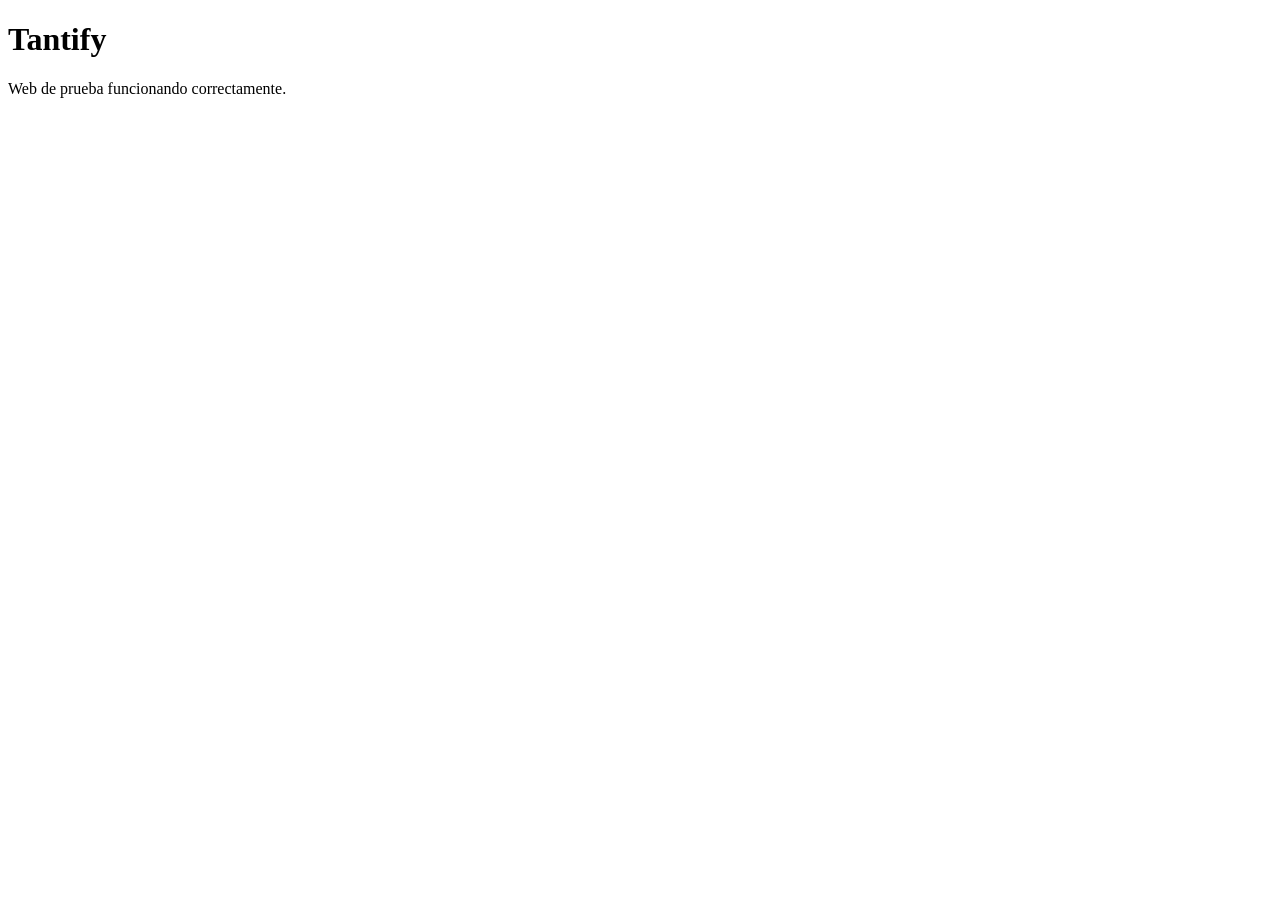
==== index.html @ e1113f02 "Add initial index.html file with basic structure" ====
<!DOCTYPE html>
<html lang="es">
<head>
  <meta charset="UTF-8">
  <meta name="viewport" content="width=device-width, initial-scale=1.0">
  <title>Tantify</title>
</head>
<body>
  <h1>Tantify</h1>
  <p>Web de prueba funcionando correctamente.</p>
</body>
</html>
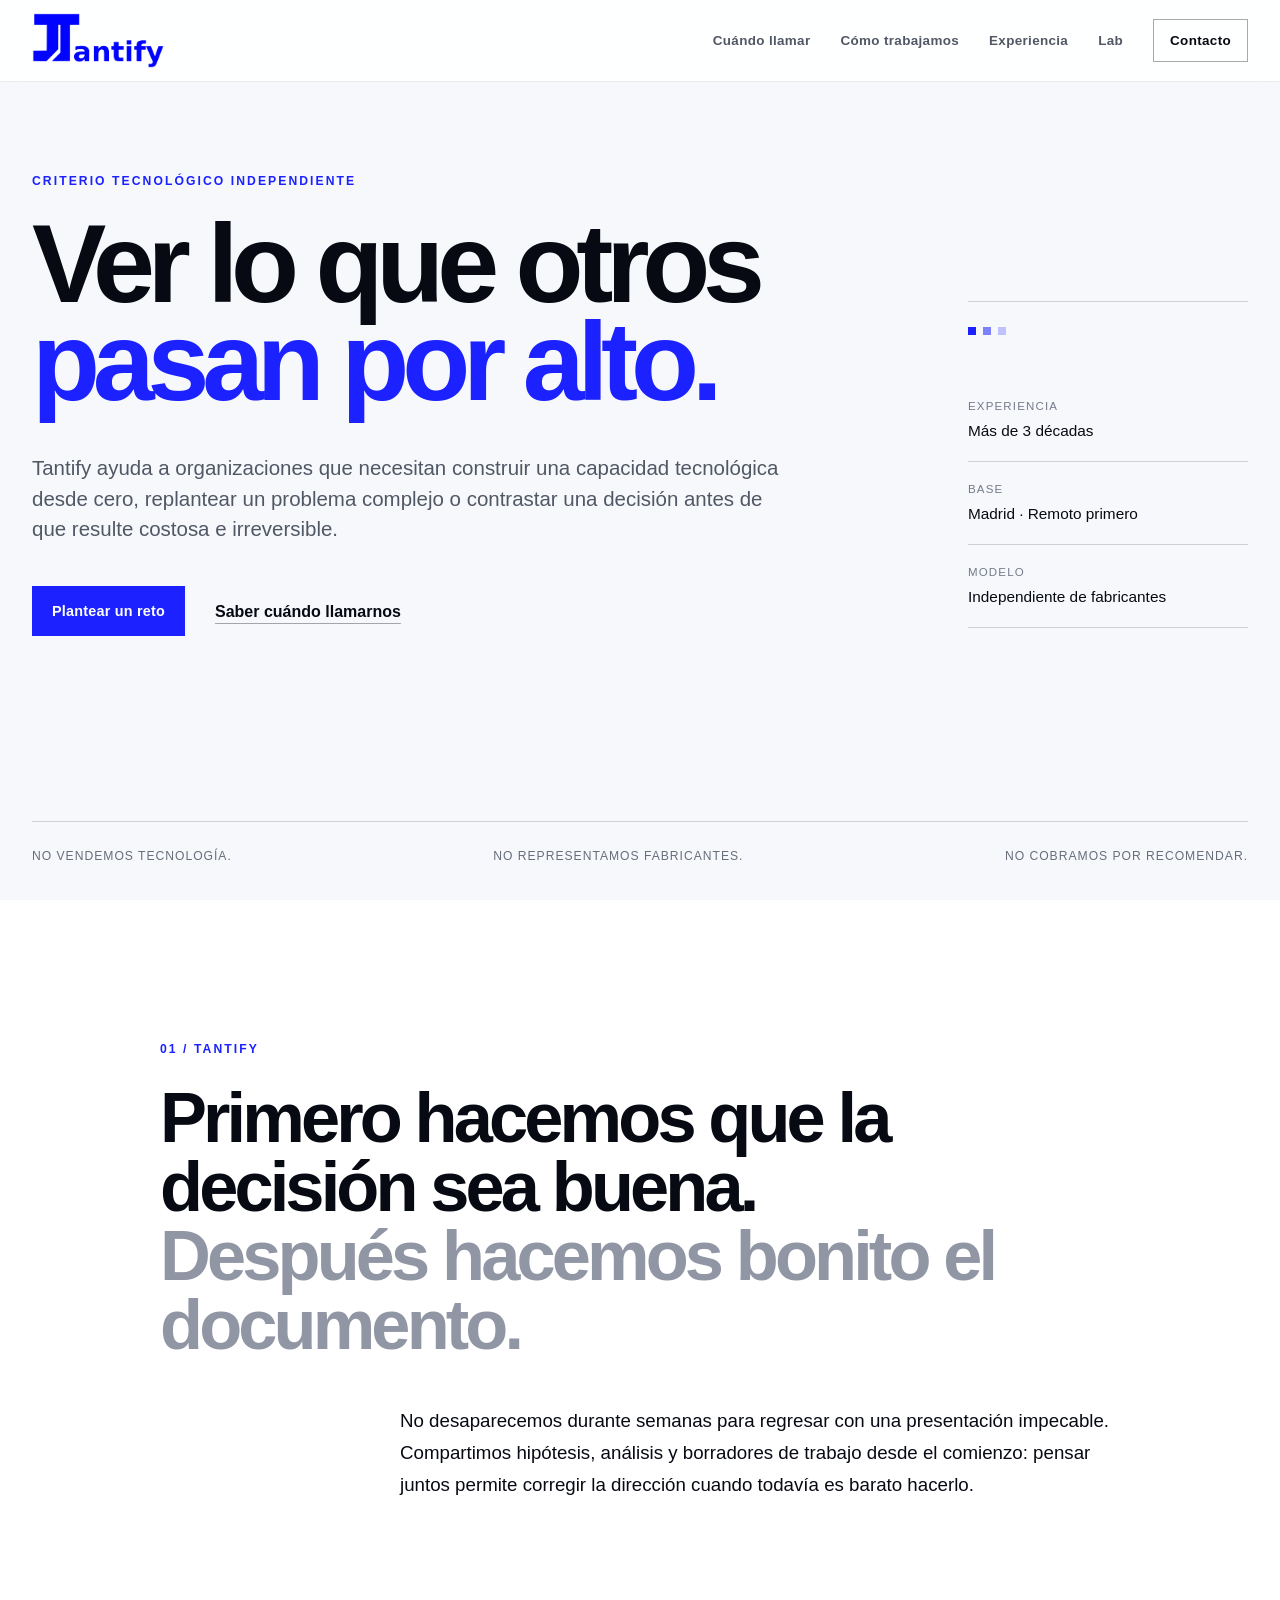
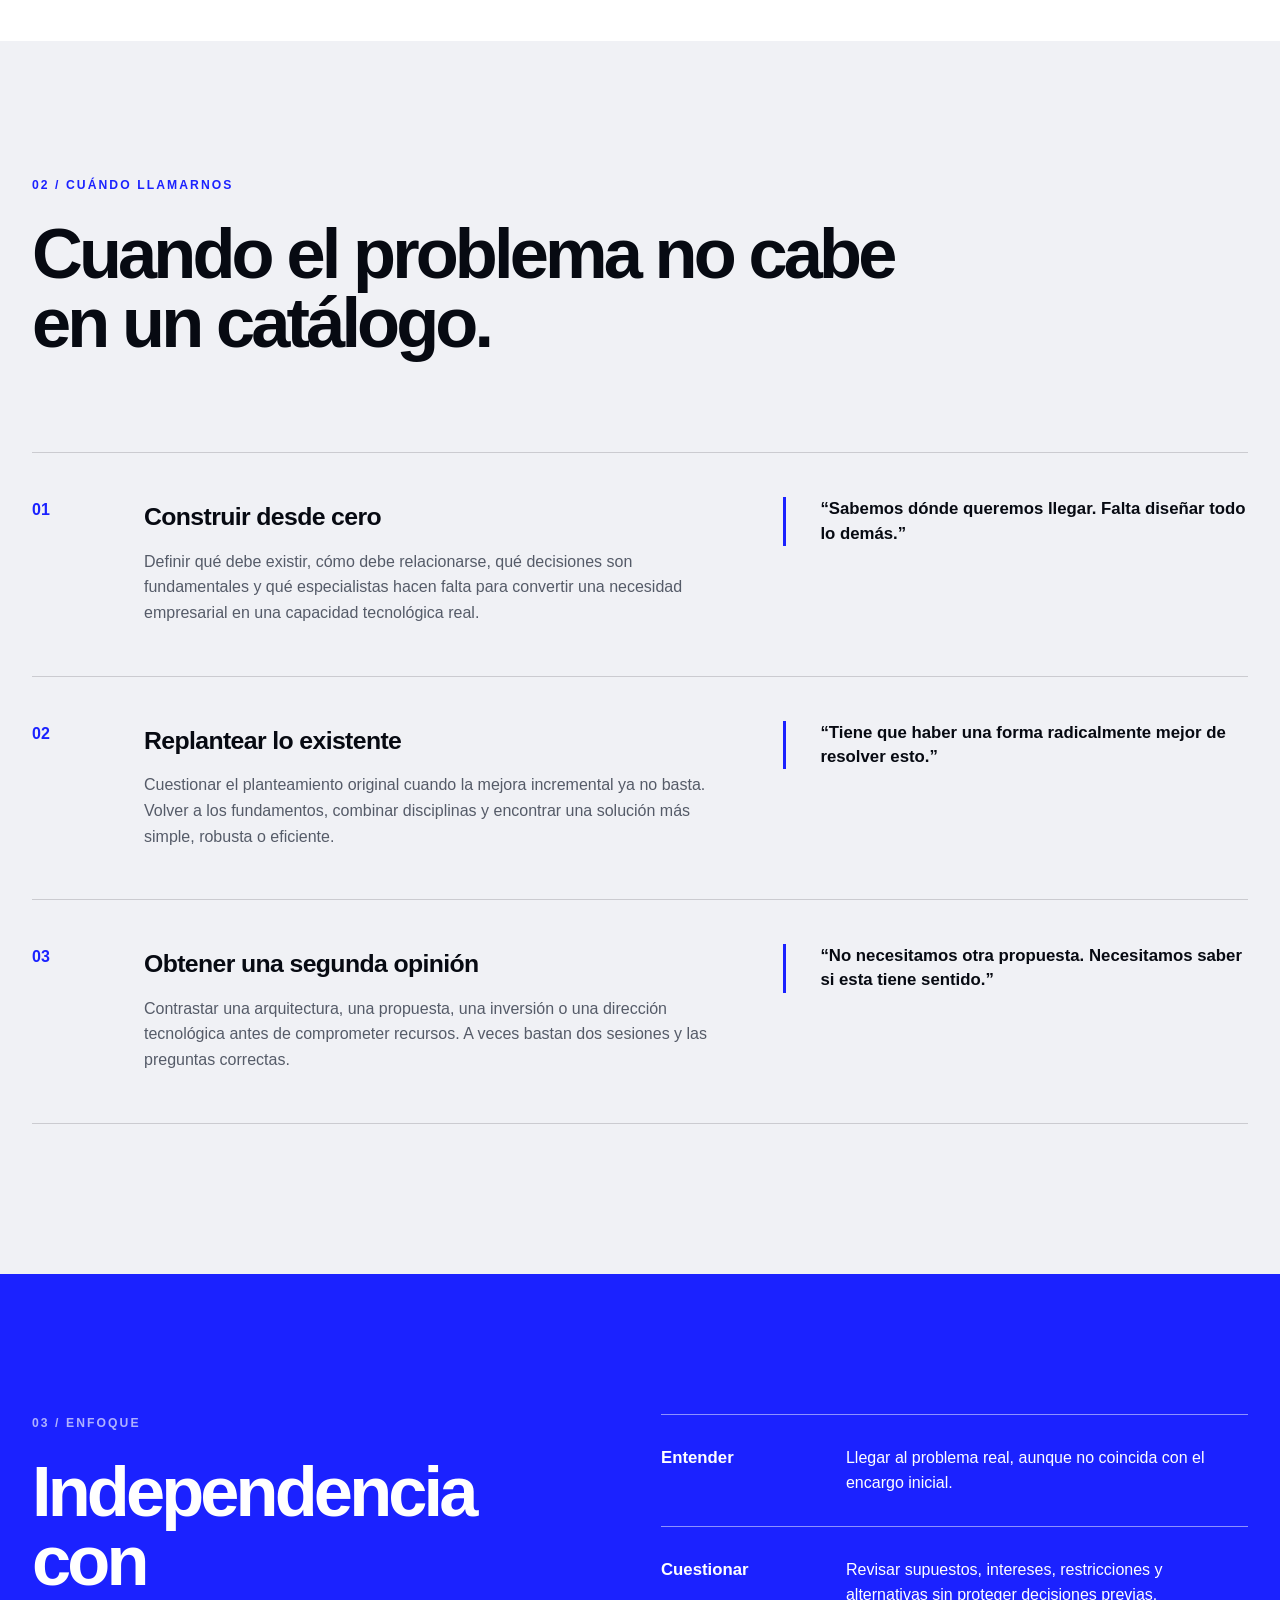
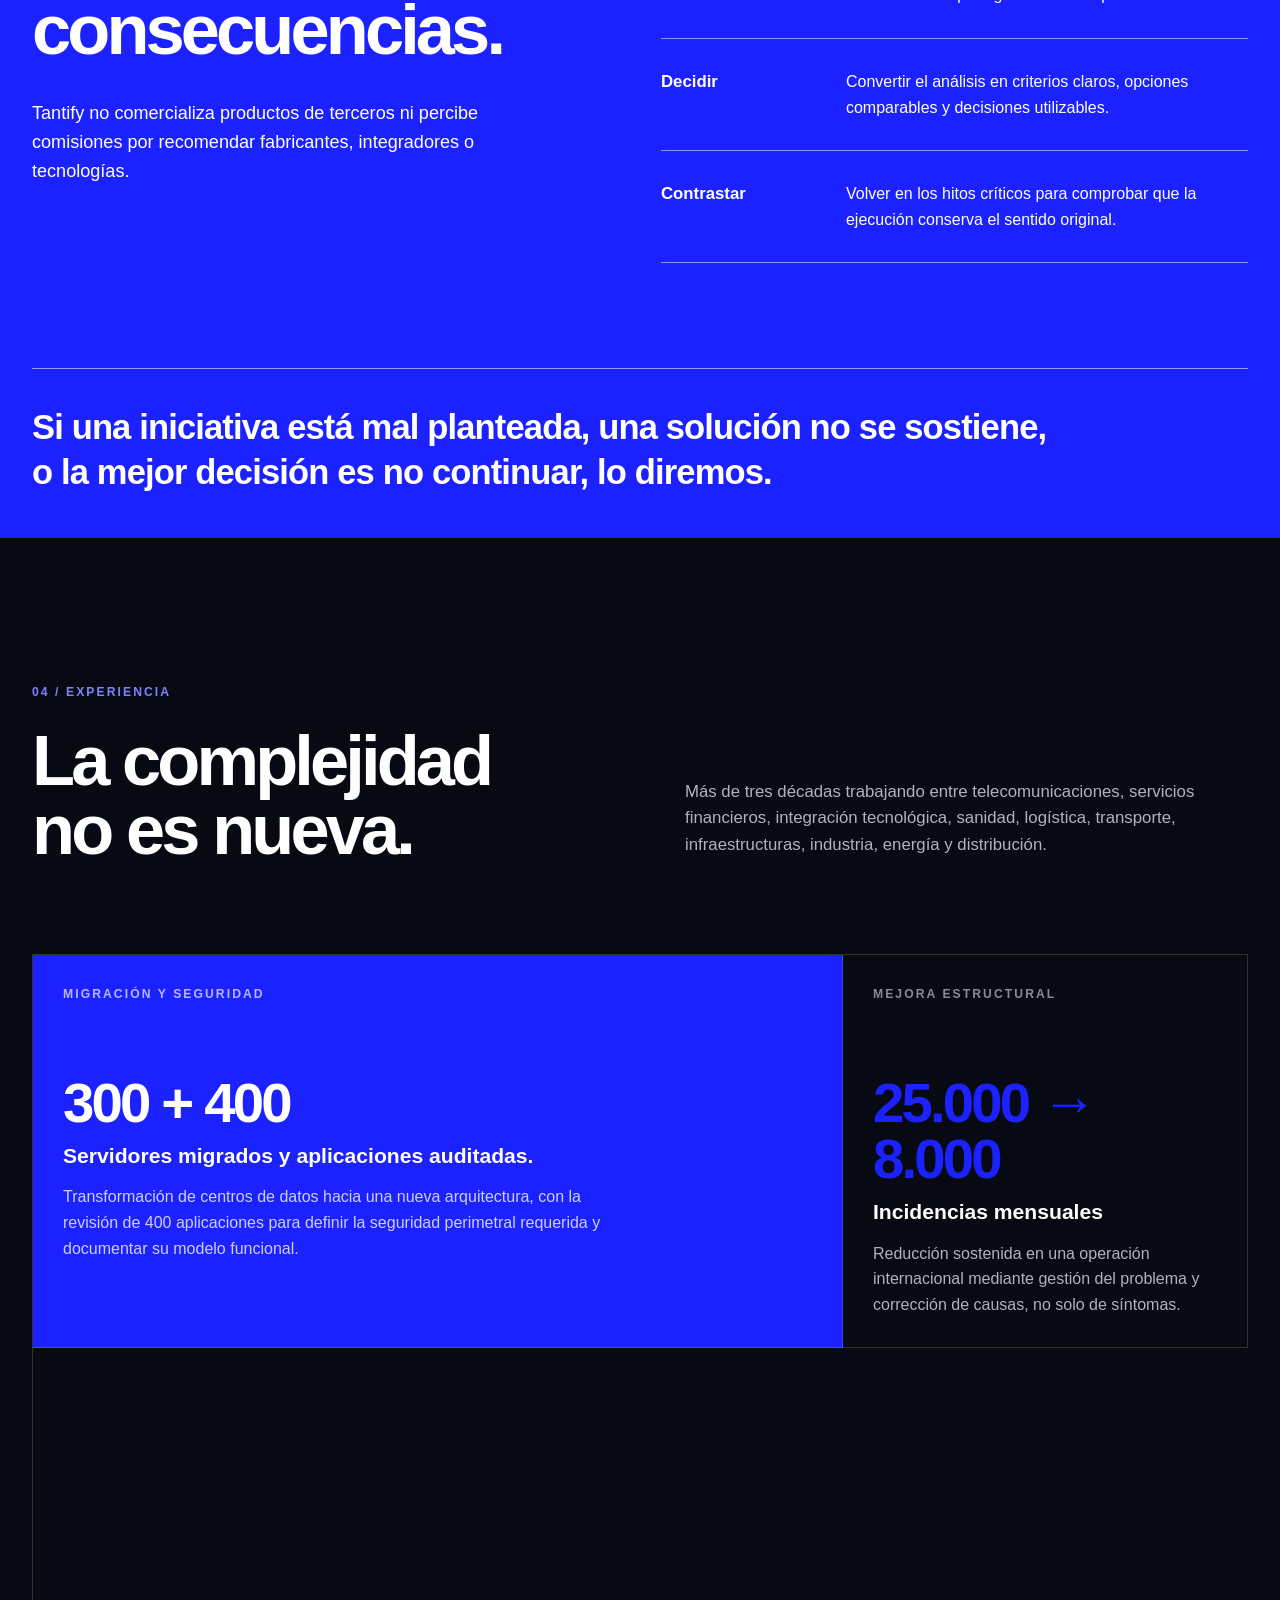
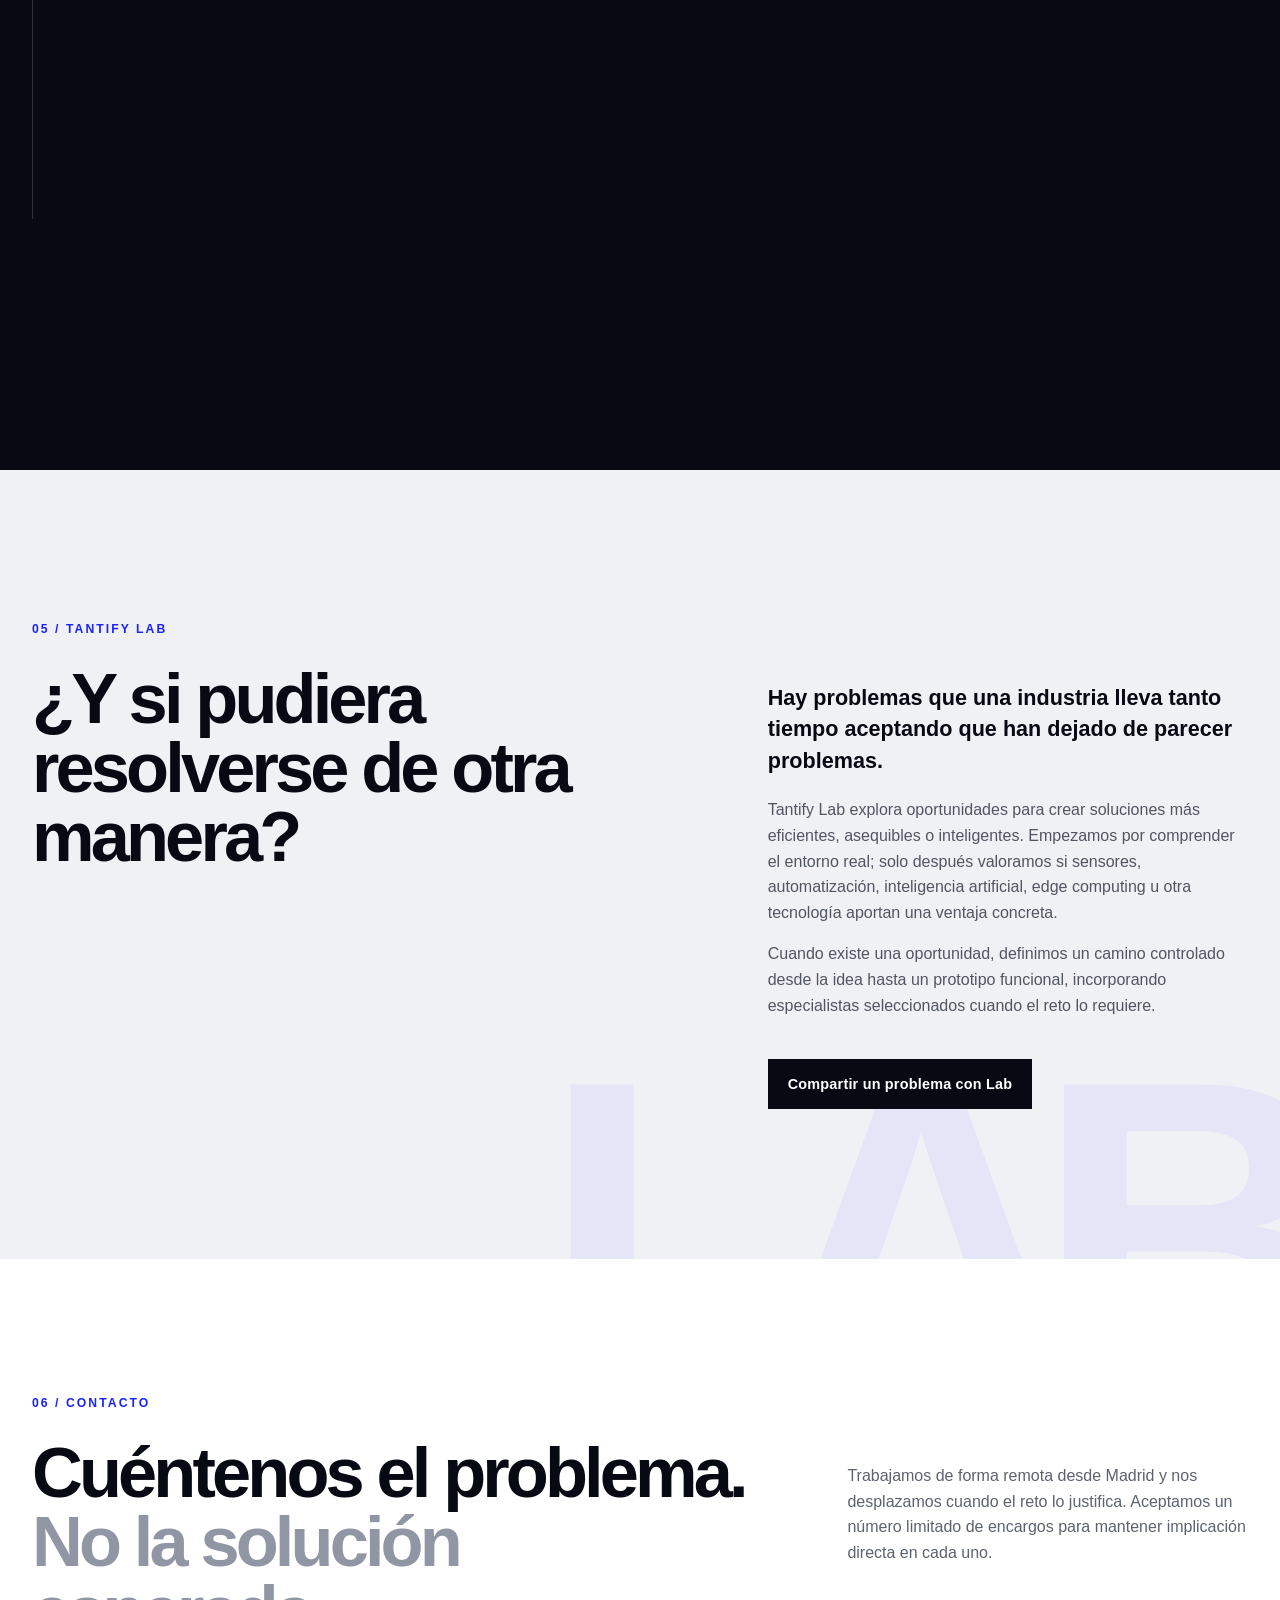
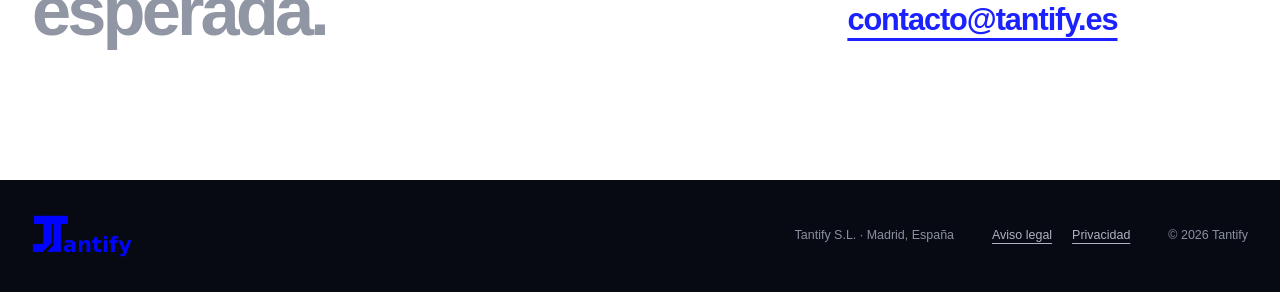
==== commit 13c773ec: "Publish Tantify corporate website" ====
--- a/index.html
+++ b/index.html
@@ -3,10 +3,230 @@
 <head>
   <meta charset="UTF-8">
   <meta name="viewport" content="width=device-width, initial-scale=1.0">
-  <title>Tantify</title>
+  <meta name="description" content="Tantify aporta criterio y arquitectura tecnológica independiente para construir capacidades desde cero, replantear problemas complejos y contrastar decisiones críticas.">
+  <meta name="theme-color" content="#ffffff">
+  <title>Tantify — Criterio tecnológico independiente</title>
+  <link rel="icon" type="image/svg+xml" href="data:image/svg+xml,%3Csvg xmlns='http://www.w3.org/2000/svg' viewBox='0 0 64 64'%3E%3Crect width='64' height='64' rx='12' fill='%23070a12'/%3E%3Cpath fill='%231b22ff' d='M10 11h44v14H40v28H24V25H10z'/%3E%3C/svg%3E">
+  <link rel="stylesheet" href="styles.css">
 </head>
 <body>
-  <h1>Tantify</h1>
-  <p>Web de prueba funcionando correctamente.</p>
+  <a class="skip-link" href="#contenido">Ir al contenido</a>
+
+  <header class="site-header" data-header>
+    <a class="brand" href="#inicio" aria-label="Tantify, inicio">
+      <img src="assets/TantifyLogo4.png" alt="Tantify">
+    </a>
+    <button class="menu-toggle" type="button" aria-expanded="false" aria-controls="site-nav" data-menu-toggle>
+      <span></span><span></span>
+      <span class="sr-only">Abrir navegación</span>
+    </button>
+    <nav id="site-nav" class="site-nav" aria-label="Navegación principal" data-nav>
+      <a href="#cuando">Cuándo llamar</a>
+      <a href="#enfoque">Cómo trabajamos</a>
+      <a href="#experiencia">Experiencia</a>
+      <a href="#lab">Lab</a>
+      <a class="nav-contact" href="#contacto">Contacto</a>
+    </nav>
+  </header>
+
+  <main id="contenido">
+    <section id="inicio" class="hero section-light">
+      <div class="hero-grid page-shell">
+        <div class="hero-copy reveal">
+          <p class="eyebrow">Criterio tecnológico independiente</p>
+          <h1>Ver lo que otros<br><em>pasan por alto.</em></h1>
+          <p class="hero-intro">Tantify ayuda a organizaciones que necesitan construir una capacidad tecnológica desde cero, replantear un problema complejo o contrastar una decisión antes de que resulte costosa e irreversible.</p>
+          <div class="hero-actions">
+            <a class="button button-primary" href="mailto:contacto@tantify.es?subject=Quiero%20plantear%20un%20reto%20tecnol%C3%B3gico">Plantear un reto</a>
+            <a class="text-link" href="#cuando">Saber cuándo llamarnos</a>
+          </div>
+        </div>
+
+        <aside class="hero-aside reveal" aria-label="Datos clave">
+          <div class="signal" aria-hidden="true"><span></span><span></span><span></span></div>
+          <dl>
+            <div><dt>Experiencia</dt><dd>Más de 3 décadas</dd></div>
+            <div><dt>Base</dt><dd>Madrid · Remoto primero</dd></div>
+            <div><dt>Modelo</dt><dd>Independiente de fabricantes</dd></div>
+          </dl>
+        </aside>
+      </div>
+      <div class="hero-foot page-shell" aria-label="Principios">
+        <span>No vendemos tecnología.</span>
+        <span>No representamos fabricantes.</span>
+        <span>No cobramos por recomendar.</span>
+      </div>
+    </section>
+
+    <section class="statement section-light">
+      <div class="page-shell narrow reveal">
+        <p class="section-index">01 / TANTIFY</p>
+        <h2>Primero hacemos que la decisión sea buena.<br><span>Después hacemos bonito el documento.</span></h2>
+        <p>No desaparecemos durante semanas para regresar con una presentación impecable. Compartimos hipótesis, análisis y borradores de trabajo desde el comienzo: pensar juntos permite corregir la dirección cuando todavía es barato hacerlo.</p>
+      </div>
+    </section>
+
+    <section id="cuando" class="when section-paper">
+      <div class="page-shell">
+        <div class="section-heading reveal">
+          <p class="section-index">02 / CUÁNDO LLAMARNOS</p>
+          <h2>Cuando el problema no cabe<br>en un catálogo.</h2>
+        </div>
+
+        <div class="scenario-list">
+          <article class="scenario reveal">
+            <span class="scenario-number">01</span>
+            <div>
+              <h3>Construir desde cero</h3>
+              <p>Definir qué debe existir, cómo debe relacionarse, qué decisiones son fundamentales y qué especialistas hacen falta para convertir una necesidad empresarial en una capacidad tecnológica real.</p>
+            </div>
+            <p class="scenario-prompt">“Sabemos dónde queremos llegar. Falta diseñar todo lo demás.”</p>
+          </article>
+
+          <article class="scenario reveal">
+            <span class="scenario-number">02</span>
+            <div>
+              <h3>Replantear lo existente</h3>
+              <p>Cuestionar el planteamiento original cuando la mejora incremental ya no basta. Volver a los fundamentos, combinar disciplinas y encontrar una solución más simple, robusta o eficiente.</p>
+            </div>
+            <p class="scenario-prompt">“Tiene que haber una forma radicalmente mejor de resolver esto.”</p>
+          </article>
+
+          <article class="scenario reveal">
+            <span class="scenario-number">03</span>
+            <div>
+              <h3>Obtener una segunda opinión</h3>
+              <p>Contrastar una arquitectura, una propuesta, una inversión o una dirección tecnológica antes de comprometer recursos. A veces bastan dos sesiones y las preguntas correctas.</p>
+            </div>
+            <p class="scenario-prompt">“No necesitamos otra propuesta. Necesitamos saber si esta tiene sentido.”</p>
+          </article>
+        </div>
+      </div>
+    </section>
+
+    <section id="enfoque" class="approach section-blue">
+      <div class="page-shell approach-grid">
+        <div class="section-heading reveal">
+          <p class="section-index">03 / ENFOQUE</p>
+          <h2>Independencia<br>con consecuencias.</h2>
+          <p>Tantify no comercializa productos de terceros ni percibe comisiones por recomendar fabricantes, integradores o tecnologías.</p>
+        </div>
+
+        <div class="principles">
+          <article class="principle reveal">
+            <h3>Entender</h3>
+            <p>Llegar al problema real, aunque no coincida con el encargo inicial.</p>
+          </article>
+          <article class="principle reveal">
+            <h3>Cuestionar</h3>
+            <p>Revisar supuestos, intereses, restricciones y alternativas sin proteger decisiones previas.</p>
+          </article>
+          <article class="principle reveal">
+            <h3>Decidir</h3>
+            <p>Convertir el análisis en criterios claros, opciones comparables y decisiones utilizables.</p>
+          </article>
+          <article class="principle reveal">
+            <h3>Contrastar</h3>
+            <p>Volver en los hitos críticos para comprobar que la ejecución conserva el sentido original.</p>
+          </article>
+        </div>
+      </div>
+      <div class="truth-strip page-shell reveal">
+        <p>Si una iniciativa está mal planteada, una solución no se sostiene, o la mejor decisión es no continuar, lo diremos.</p>
+      </div>
+    </section>
+
+    <section id="experiencia" class="experience section-dark">
+      <div class="page-shell">
+        <div class="section-heading experience-heading reveal">
+          <p class="section-index">04 / EXPERIENCIA</p>
+          <h2>La complejidad<br>no es nueva.</h2>
+          <p>Más de tres décadas trabajando entre telecomunicaciones, servicios financieros, integración tecnológica, sanidad, logística, transporte, infraestructuras, industria, energía y distribución.</p>
+        </div>
+
+        <div class="evidence-grid">
+          <article class="evidence-card evidence-featured reveal">
+            <p class="evidence-tag">Migración y seguridad</p>
+            <strong>300 + 400</strong>
+            <h3>Servidores migrados y aplicaciones auditadas.</h3>
+            <p>Transformación de centros de datos hacia una nueva arquitectura, con la revisión de 400 aplicaciones para definir la seguridad perimetral requerida y documentar su modelo funcional.</p>
+          </article>
+
+          <article class="evidence-card reveal">
+            <p class="evidence-tag">Mejora estructural</p>
+            <strong>25.000 → 8.000</strong>
+            <h3>Incidencias mensuales</h3>
+            <p>Reducción sostenida en una operación internacional mediante gestión del problema y corrección de causas, no solo de síntomas.</p>
+          </article>
+
+          <article class="evidence-card reveal">
+            <p class="evidence-tag">Operaciones críticas</p>
+            <strong>One shot</strong>
+            <h3>Migraciones completas de CPD</h3>
+            <p>Cientos de sistemas, infraestructura física, equipos multidisciplinares y miles de tareas coordinadas en una única ventana.</p>
+          </article>
+
+          <article class="evidence-card reveal">
+            <p class="evidence-tag">Eficiencia con arquitectura</p>
+            <strong>≈ 1 M€</strong>
+            <h3>Ahorro proyectado a cinco años</h3>
+            <p>Rediseño de una plataforma SAP para mejorar capacidad, alta disponibilidad y conectividad reduciendo a la vez el coste total.</p>
+          </article>
+
+          <article class="evidence-card reveal">
+            <p class="evidence-tag">Seguridad a escala</p>
+            <strong>De extremo a extremo</strong>
+            <h3>Seguridad integrada desde la red hasta la identidad</h3>
+            <p>Protección de un entorno con unas 15.000 personas internas y externas: SOC, inteligencia sobre exposición en deep y dark web, NDR, firewalls, NAC, segmentación y una base segura para la WiFi corporativa.</p>
+          </article>
+        </div>
+
+        <p class="experience-note reveal">Experiencia profesional desarrollada desde y para organizaciones de la talla de FCC, HP, Telefónica, Ferrovial, PUIG, Morgan Stanley y otras. Los ejemplos reales mostrados arriba corresponden a organizaciones distintas, se presentan de forma anonimizada y no implican relación contractual con Tantify, sino la experiencia de sus fundadores.</p>
+      </div>
+    </section>
+
+    <section id="lab" class="lab section-paper">
+      <div class="lab-mark" aria-hidden="true">LAB</div>
+      <div class="page-shell lab-grid">
+        <div class="section-heading reveal">
+          <p class="section-index">05 / TANTIFY LAB</p>
+          <h2>¿Y si pudiera<br>resolverse de otra manera?</h2>
+        </div>
+        <div class="lab-copy reveal">
+          <p class="lab-lead">Hay problemas que una industria lleva tanto tiempo aceptando que han dejado de parecer problemas.</p>
+          <p>Tantify Lab explora oportunidades para crear soluciones más eficientes, asequibles o inteligentes. Empezamos por comprender el entorno real; solo después valoramos si sensores, automatización, inteligencia artificial, edge computing u otra tecnología aportan una ventaja concreta.</p>
+          <p>Cuando existe una oportunidad, definimos un camino controlado desde la idea hasta un prototipo funcional, incorporando especialistas seleccionados cuando el reto lo requiere.</p>
+          <a class="button button-dark" href="mailto:contacto@tantify.es?subject=Idea%20para%20Tantify%20Lab">Compartir un problema con Lab</a>
+        </div>
+      </div>
+    </section>
+
+    <section id="contacto" class="contact section-light">
+      <div class="page-shell contact-grid">
+        <div class="reveal">
+          <p class="section-index">06 / CONTACTO</p>
+          <h2>Cuéntenos el problema.<br><span>No la solución esperada.</span></h2>
+        </div>
+        <div class="contact-action reveal">
+          <p>Trabajamos de forma remota desde Madrid y nos desplazamos cuando el reto lo justifica. Aceptamos un número limitado de encargos para mantener implicación directa en cada uno.</p>
+          <a href="mailto:contacto@tantify.es">contacto@tantify.es</a>
+        </div>
+      </div>
+    </section>
+  </main>
+
+  <footer class="site-footer">
+    <div class="page-shell">
+      <img src="assets/TantifyLogo4.png" alt="Tantify">
+      <p>Tantify S.L. · Madrid, España</p>
+      <nav class="footer-links" aria-label="Información legal">
+        <a href="legal.html">Aviso legal</a>
+        <a href="privacidad.html">Privacidad</a>
+      </nav>
+      <p>© <span data-year></span> Tantify</p>
+    </div>
+  </footer>
+
+  <script src="script.js"></script>
 </body>
 </html>
--- a/styles.css
+++ b/styles.css
@@ -0,0 +1,218 @@
+:root {
+  --blue: #1b22ff;
+  --ink: #070a12;
+  --paper: #f0f1f5;
+  --white: #ffffff;
+  --muted: #9ba1b2;
+  --line-dark: rgba(255, 255, 255, 0.16);
+  --line-light: rgba(7, 10, 18, 0.16);
+  --shell: min(1240px, calc(100vw - 64px));
+}
+
+* { box-sizing: border-box; }
+html { scroll-behavior: smooth; background: var(--ink); }
+body { margin: 0; color: var(--ink); background: var(--paper); font-family: Inter, "Segoe UI", Helvetica, Arial, sans-serif; font-size: 16px; line-height: 1.6; text-rendering: optimizeLegibility; }
+body.menu-open { overflow: hidden; }
+a { color: inherit; }
+img { display: block; max-width: 100%; }
+.sr-only { position: absolute; width: 1px; height: 1px; padding: 0; margin: -1px; overflow: hidden; clip: rect(0, 0, 0, 0); white-space: nowrap; border: 0; }
+.skip-link { position: fixed; z-index: 200; top: 12px; left: 12px; padding: 10px 14px; background: var(--white); color: var(--ink); transform: translateY(-160%); transition: transform 180ms ease; }
+.skip-link:focus { transform: translateY(0); }
+.page-shell { width: var(--shell); margin-inline: auto; }
+.narrow { max-width: 960px; }
+.section-dark { background: var(--ink); color: var(--white); }
+.section-light { background: var(--white); color: var(--ink); }
+.section-paper { background: var(--paper); color: var(--ink); }
+.section-blue { background: var(--blue); color: var(--white); }
+
+.site-header { position: fixed; z-index: 100; inset: 0 0 auto 0; height: 82px; padding: 0 max(32px, calc((100vw - 1240px) / 2)); display: flex; align-items: center; justify-content: space-between; color: var(--ink); background: rgba(255, 255, 255, 0.88); border-bottom: 1px solid rgba(7, 10, 18, .08); backdrop-filter: blur(16px); transition: background 220ms ease, border-color 220ms ease, box-shadow 220ms ease; }
+.site-header.scrolled { background: rgba(255, 255, 255, 0.97); border-color: var(--line-light); box-shadow: 0 12px 35px rgba(7, 10, 18, .06); }
+.brand { width: 132px; }
+.brand img { width: 100%; height: auto; }
+.site-nav { display: flex; align-items: center; gap: 30px; }
+.site-nav a { color: #515765; text-decoration: none; font-size: .84rem; font-weight: 620; letter-spacing: .025em; transition: color 180ms ease; }
+.site-nav a:hover, .site-nav a:focus-visible { color: var(--blue); }
+.site-nav .nav-contact { padding: 10px 16px; color: var(--ink); border: 1px solid rgba(7,10,18,.35); }
+.menu-toggle { display: none; width: 44px; height: 44px; padding: 12px 9px; background: transparent; border: 0; }
+.menu-toggle span:not(.sr-only) { display: block; height: 2px; margin: 6px 0; background: var(--ink); transition: transform 180ms ease; }
+
+.hero { min-height: 100svh; padding: 172px 0 34px; display: flex; flex-direction: column; justify-content: space-between; overflow: hidden; background: #f7f8fb; }
+.hero-grid { display: grid; grid-template-columns: minmax(0, 1.65fr) minmax(280px, .55fr); gap: 100px; align-items: end; }
+.eyebrow, .section-index, .evidence-tag { margin: 0 0 24px; font-size: .76rem; font-weight: 760; letter-spacing: .17em; text-transform: uppercase; }
+.eyebrow { color: var(--blue); }
+.hero h1 { max-width: 980px; margin: 0; font-size: clamp(4.1rem, 8.7vw, 8.4rem); font-weight: 650; letter-spacing: -.065em; line-height: .88; }
+.hero h1 em { color: var(--blue); font-style: normal; }
+.hero-intro { max-width: 750px; margin: 42px 0 0; color: #505765; font-size: clamp(1.18rem, 1.6vw, 1.48rem); line-height: 1.48; }
+.hero-actions { display: flex; align-items: center; gap: 30px; margin-top: 42px; }
+.button { display: inline-flex; align-items: center; justify-content: center; min-height: 50px; padding: 13px 20px; text-decoration: none; font-size: .9rem; font-weight: 720; letter-spacing: .015em; transition: transform 180ms ease, background 180ms ease, color 180ms ease; }
+.button:hover { transform: translateY(-2px); }
+.button-primary { background: var(--blue); color: var(--white); }
+.button-primary:hover { background: #343aff; }
+.button-dark { margin-top: 25px; background: var(--ink); color: var(--white); }
+.button-dark:hover { background: var(--blue); }
+.text-link { color: var(--ink); text-decoration-color: rgba(7,10,18,.35); text-underline-offset: 6px; font-weight: 620; }
+.hero-aside { padding: 25px 0 8px; border-top: 1px solid var(--line-light); }
+.signal { display: flex; gap: 7px; margin-bottom: 44px; }
+.signal span { width: 8px; height: 8px; background: var(--blue); }
+.signal span:nth-child(2) { opacity: .55; }
+.signal span:nth-child(3) { opacity: .25; }
+.hero-aside dl { margin: 0; }
+.hero-aside dl div { padding: 18px 0; border-bottom: 1px solid var(--line-light); }
+.hero-aside dt { color: #747b8a; font-size: .72rem; letter-spacing: .1em; text-transform: uppercase; }
+.hero-aside dd { margin: 3px 0 0; font-size: .96rem; }
+.hero-foot { display: flex; justify-content: space-between; gap: 30px; margin-top: 80px; padding-top: 25px; color: #666d7b; border-top: 1px solid var(--line-light); font-size: .76rem; letter-spacing: .08em; text-transform: uppercase; }
+
+.statement { padding: 140px 0; }
+.section-index { color: var(--blue); }
+.statement h2, .section-heading h2, .contact h2 { margin: 0; font-size: clamp(2.7rem, 5.5vw, 5.6rem); line-height: .98; letter-spacing: -.055em; font-weight: 650; }
+.statement h2 span, .contact h2 span { color: #9196a5; }
+.statement > div > p:last-child { max-width: 720px; margin: 46px 0 0 auto; font-size: 1.17rem; line-height: 1.7; }
+
+.when { padding: 135px 0 150px; }
+.section-heading { max-width: 900px; }
+.scenario-list { margin-top: 95px; border-top: 1px solid var(--line-light); }
+.scenario { display: grid; grid-template-columns: 70px minmax(300px, .9fr) minmax(280px, .7fr); gap: 42px; align-items: start; padding: 44px 0 50px; border-bottom: 1px solid var(--line-light); }
+.scenario-number { color: var(--blue); font-weight: 760; }
+.scenario h3 { margin: 0 0 12px; font-size: 1.55rem; letter-spacing: -.025em; }
+.scenario p { margin: 0; }
+.scenario div p { max-width: 600px; color: #555b68; }
+.scenario-prompt { padding-left: 34px; border-left: 3px solid var(--blue); font-size: 1.05rem; font-weight: 650; line-height: 1.45; }
+
+.approach { padding: 140px 0 0; }
+.approach-grid { display: grid; grid-template-columns: minmax(300px, .85fr) minmax(420px, 1fr); gap: 130px; }
+.approach .section-index { color: rgba(255,255,255,.65); }
+.approach .section-heading > p:last-child { max-width: 550px; margin-top: 35px; font-size: 1.13rem; }
+.principles { border-top: 1px solid rgba(255,255,255,.5); }
+.principle { display: grid; grid-template-columns: 155px 1fr; gap: 30px; padding: 30px 0; border-bottom: 1px solid rgba(255,255,255,.5); }
+.principle h3 { margin: 0; font-size: 1.05rem; }
+.principle p { margin: 0; max-width: 400px; }
+.truth-strip { margin-top: 105px; padding: 36px 0 44px; border-top: 1px solid rgba(255,255,255,.55); }
+.truth-strip p { max-width: 1040px; margin: 0; font-size: clamp(1.45rem, 2.7vw, 2.45rem); line-height: 1.28; font-weight: 650; letter-spacing: -.025em; }
+
+.experience { padding: 145px 0 130px; }
+.experience-heading { display: grid; grid-template-columns: 1fr 1fr; max-width: none; column-gap: 90px; align-items: end; }
+.experience-heading .section-index { grid-column: 1 / -1; color: #7d83ff; }
+.experience-heading > p:last-child { margin: 0 0 5px; color: #aeb3c2; font-size: 1.05rem; }
+.evidence-grid { display: grid; grid-template-columns: repeat(3, 1fr); margin-top: 90px; border-top: 1px solid var(--line-dark); border-left: 1px solid var(--line-dark); }
+.evidence-card { min-height: 330px; padding: 30px; border-right: 1px solid var(--line-dark); border-bottom: 1px solid var(--line-dark); }
+.evidence-featured { grid-column: span 2; background: var(--blue); }
+.evidence-tag { color: #868c9d; }
+.evidence-featured .evidence-tag { color: rgba(255,255,255,.68); }
+.evidence-card strong { display: block; margin: 70px 0 12px; color: var(--blue); font-size: clamp(2.1rem, 4.4vw, 4.4rem); line-height: 1; letter-spacing: -.05em; }
+.evidence-featured strong { color: var(--white); }
+.evidence-card h3 { max-width: 570px; margin: 0; font-size: 1.32rem; line-height: 1.25; }
+.evidence-card p:last-child { max-width: 570px; margin: 15px 0 0; color: #aeb3c2; }
+.evidence-featured p:last-child { color: rgba(255,255,255,.78); }
+.experience-note { max-width: 820px; margin: 55px 0 0 auto; color: #83899a; font-size: .86rem; }
+
+.lab { position: relative; overflow: hidden; padding: 150px 0; }
+.lab-mark { position: absolute; right: -2vw; bottom: -15vw; color: rgba(27,34,255,.055); font-size: 34vw; line-height: 1; font-weight: 800; letter-spacing: -.1em; }
+.lab-grid { position: relative; display: grid; grid-template-columns: 1fr .78fr; gap: 120px; }
+.lab-copy { padding-top: 40px; }
+.lab-copy p { color: #505661; }
+.lab-copy .lab-lead { color: var(--ink); font-size: 1.35rem; font-weight: 650; line-height: 1.45; }
+
+.contact { padding: 135px 0; }
+.contact-grid { display: grid; grid-template-columns: 1.25fr .7fr; gap: 100px; align-items: end; }
+.contact-action p { margin: 0 0 30px; color: #5c626e; }
+.contact-action a { color: var(--blue); font-size: clamp(1.35rem, 2.4vw, 2.15rem); font-weight: 700; letter-spacing: -.035em; text-underline-offset: 8px; }
+
+.site-footer { padding: 35px 0; background: var(--ink); color: #8a90a1; }
+.site-footer .page-shell { display: grid; grid-template-columns: 1fr auto auto auto; gap: 38px; align-items: center; }
+.site-footer img { width: 100px; }
+.site-footer p { margin: 0; font-size: .78rem; }
+.footer-links { display: flex; gap: 20px; }
+.footer-links a { color: #aeb3c2; font-size: .78rem; text-underline-offset: 4px; }
+.footer-links a:hover, .footer-links a:focus-visible, .footer-links a[aria-current="page"] { color: var(--white); }
+
+.legal-page { background: var(--white); }
+.legal-header { position: sticky; top: 0; }
+.legal-back { color: #515765; font-size: .88rem; font-weight: 650; text-underline-offset: 5px; }
+.legal-back:hover, .legal-back:focus-visible { color: var(--blue); }
+.legal-main { padding: 110px 0 140px; }
+.legal-grid { display: grid; grid-template-columns: 230px minmax(0, 780px); gap: 110px; align-items: start; }
+.legal-aside { position: sticky; top: 130px; }
+.legal-aside > p:last-child { margin: 0; color: #747b88; font-size: .86rem; line-height: 1.6; }
+.legal-content h1 { margin: 0 0 26px; font-size: clamp(3.5rem, 7vw, 6.5rem); line-height: .95; letter-spacing: -.06em; }
+.legal-intro { max-width: 720px; margin: 0 0 75px; color: #555c68; font-size: 1.3rem; line-height: 1.55; }
+.legal-content section { padding: 42px 0; border-top: 1px solid var(--line-light); }
+.legal-content section:last-child { border-bottom: 1px solid var(--line-light); }
+.legal-content h2 { margin: 0 0 20px; font-size: 1.4rem; letter-spacing: -.025em; }
+.legal-content p { margin: 0 0 16px; color: #4f5662; }
+.legal-content p:last-child { margin-bottom: 0; }
+.legal-content ul { margin: 0; padding-left: 22px; color: #4f5662; }
+.legal-content li + li { margin-top: 10px; }
+.legal-content a { color: var(--blue); text-underline-offset: 4px; }
+.legal-data { margin: 0; border-top: 1px solid var(--line-light); }
+.legal-data div { display: grid; grid-template-columns: 190px 1fr; gap: 28px; padding: 16px 0; border-bottom: 1px solid var(--line-light); }
+.legal-data dt { color: #747b88; font-size: .8rem; font-weight: 700; letter-spacing: .05em; text-transform: uppercase; }
+.legal-data dd { margin: 0; }
+.legal-footer { margin-top: 0; }
+.reveal { opacity: 0; transform: translateY(20px); transition: opacity 600ms ease, transform 600ms ease; }
+.reveal.is-visible { opacity: 1; transform: translateY(0); }
+
+@media (max-width: 900px) {
+  :root { --shell: min(100% - 40px, 720px); }
+  .site-header { height: 72px; padding-inline: 20px; }
+  .brand { width: 112px; }
+  .menu-toggle { display: block; }
+  .menu-toggle[aria-expanded="true"] span:first-child { transform: translateY(4px) rotate(45deg); }
+  .menu-toggle[aria-expanded="true"] span:nth-child(2) { transform: translateY(-4px) rotate(-45deg); }
+  .site-nav { position: fixed; top: 72px; left: 0; width: 100vw; height: calc(100svh - 72px); display: flex; flex-direction: column; align-items: flex-start; gap: 0; padding: 35px 20px; overflow-y: auto; background: var(--white); transform: translateX(100%); transition: transform 220ms ease; }
+  .site-nav.open { transform: translateX(0); }
+  .site-nav a { width: 100%; padding: 17px 0; border-bottom: 1px solid var(--line-light); font-size: 1.05rem; }
+  .site-nav .nav-contact { margin-top: 15px; padding: 15px; text-align: center; }
+  .hero { min-height: auto; padding-top: 145px; }
+  .hero-grid, .approach-grid, .lab-grid, .contact-grid { grid-template-columns: 1fr; gap: 70px; }
+  .hero-aside { max-width: 520px; margin-top: 15px; }
+  .hero-foot { flex-direction: column; gap: 8px; }
+  .scenario { grid-template-columns: 45px 1fr; }
+  .scenario-prompt { grid-column: 2; }
+  .experience-heading { grid-template-columns: 1fr; gap: 30px; }
+  .experience-heading .section-index { grid-column: auto; }
+  .evidence-grid { grid-template-columns: 1fr 1fr; }
+  .evidence-featured { grid-column: span 2; }
+  .site-footer .page-shell { grid-template-columns: 1fr auto; }
+  .site-footer p:first-of-type { grid-row: 2; }
+  .footer-links { justify-self: end; }
+  .legal-grid { grid-template-columns: 1fr; gap: 55px; }
+  .legal-aside { position: static; }
+}
+
+@media (max-width: 600px) {
+  :root { --shell: calc(100% - 32px); }
+  .hero { padding-top: 125px; }
+  .hero h1 { font-size: clamp(3.4rem, 17vw, 5rem); }
+  .hero-intro { margin-top: 32px; }
+  .hero-actions { align-items: flex-start; flex-direction: column; gap: 20px; }
+  .hero-foot { margin-top: 55px; }
+  .statement, .when, .experience, .lab, .contact { padding-block: 95px; }
+  .approach { padding-top: 95px; }
+  .statement h2, .section-heading h2, .contact h2 { font-size: clamp(2.5rem, 13vw, 4rem); }
+  .statement > div > p:last-child { margin-top: 35px; }
+  .scenario-list { margin-top: 60px; }
+  .scenario { grid-template-columns: 32px 1fr; gap: 24px 14px; padding-block: 34px; }
+  .scenario-prompt { padding-left: 20px; }
+  .principle { grid-template-columns: 1fr; gap: 8px; }
+  .truth-strip { margin-top: 70px; }
+  .evidence-grid { grid-template-columns: 1fr; margin-top: 60px; }
+  .evidence-featured { grid-column: auto; }
+  .evidence-card { min-height: auto; }
+  .evidence-card strong { margin-top: 45px; }
+  .lab-mark { font-size: 50vw; bottom: -8vw; }
+  .contact-action a { overflow-wrap: anywhere; }
+  .site-footer .page-shell { grid-template-columns: 1fr; gap: 15px; }
+  .site-footer p:first-of-type { grid-row: auto; }
+  .footer-links { justify-self: start; }
+  .legal-main { padding: 80px 0 95px; }
+  .legal-grid { gap: 35px; }
+  .legal-content h1 { font-size: clamp(3rem, 16vw, 4.8rem); }
+  .legal-intro { margin-bottom: 55px; font-size: 1.14rem; }
+  .legal-data div { grid-template-columns: 1fr; gap: 4px; }
+}
+
+@media (prefers-reduced-motion: reduce) {
+  html { scroll-behavior: auto; }
+  *, *::before, *::after { transition-duration: 0.01ms !important; animation-duration: 0.01ms !important; animation-iteration-count: 1 !important; }
+  .reveal { opacity: 1; transform: none; }
+}
